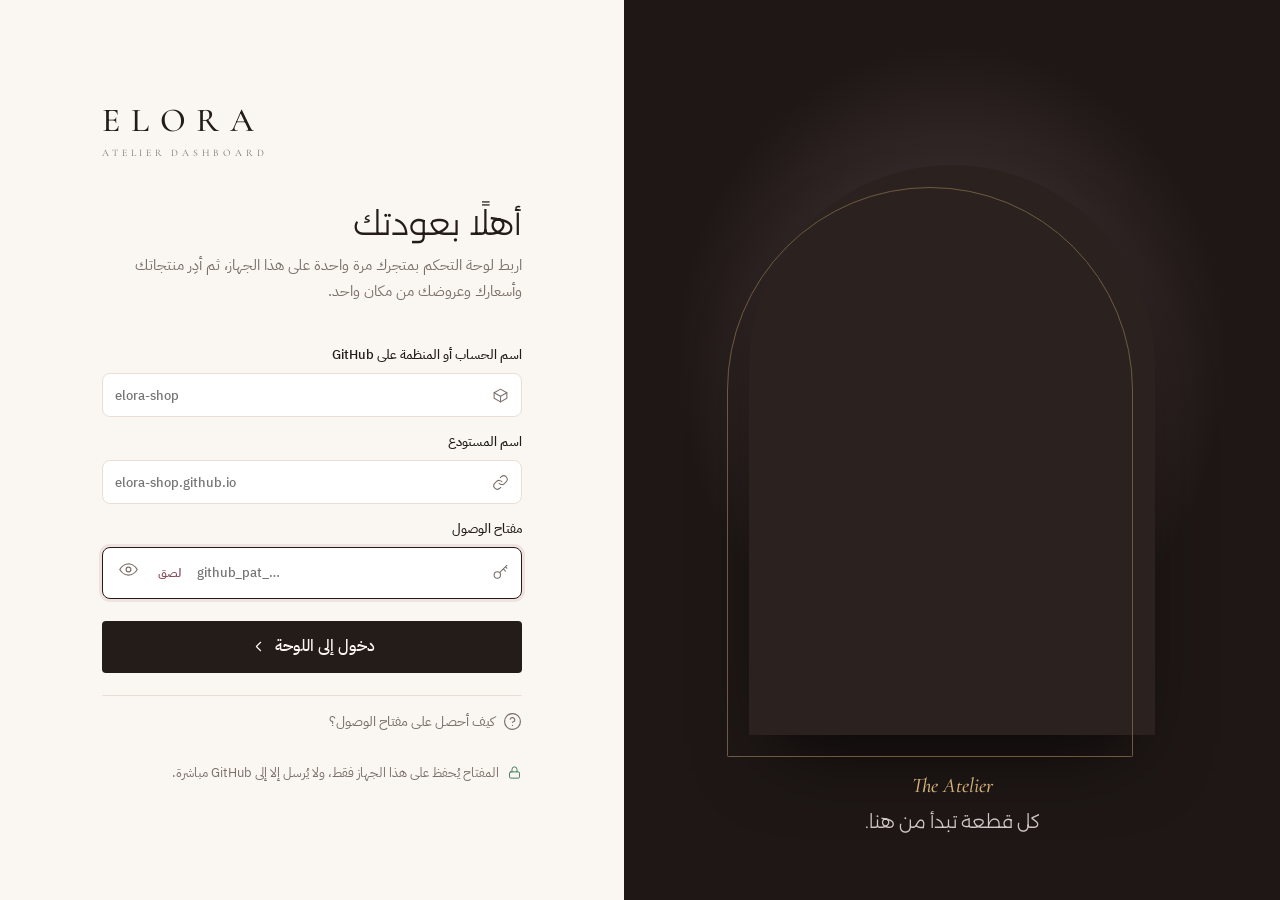
==== admin.html @ bf7a63c1 "لوحة تحكم جديدة: أسعار، كوبونات، عروض، توصيل، وواجهة المتجر - شاشة دخول جديدة تتعرف على المتجر تلقائ" ====
<!doctype html>
<html lang="ar" dir="rtl" data-theme="light">
<head>
<meta charset="utf-8">
<meta name="viewport" content="width=device-width, initial-scale=1, viewport-fit=cover">
<meta name="theme-color" content="#faf6f2">
<meta name="robots" content="noindex, nofollow">
<title>لوحة تحكم ELORA</title>
<link rel="icon" href="assets/icon.png">
<link rel="apple-touch-icon" href="assets/icon.png">
<link rel="preconnect" href="https://fonts.googleapis.com">
<link rel="preconnect" href="https://fonts.gstatic.com" crossorigin>
<link href="https://fonts.googleapis.com/css2?family=Alexandria:wght@300;400;500&family=Cormorant+Garamond:ital,wght@0,500;0,600;1,400;1,500&family=IBM+Plex+Sans+Arabic:wght@300;400;500;600&display=swap" rel="stylesheet">
<script>
  (function () {
    var t; try { t = JSON.parse(localStorage.getItem('elora:theme') || 'null'); } catch (e) {}
    if (!t) t = window.matchMedia && matchMedia('(prefers-color-scheme: dark)').matches ? 'dark' : 'light';
    document.documentElement.dataset.theme = t;
  })();
</script>
<link rel="stylesheet" href="assets/admin.css">
</head>
<body class="adm">

<svg width="0" height="0" style="position:absolute" aria-hidden="true">
  <defs>
    <symbol id="i-home" viewBox="0 0 24 24"><path d="M3 11l9-7 9 7v9a1 1 0 0 1-1 1h-5v-6H9v6H4a1 1 0 0 1-1-1z"/></symbol>
    <symbol id="i-box" viewBox="0 0 24 24"><path d="M21 8l-9-5-9 5v8l9 5 9-5z"/><path d="M3 8l9 5 9-5M12 13v8"/></symbol>
    <symbol id="i-tag" viewBox="0 0 24 24"><path d="M20.6 13.4 13.4 20.6a2 2 0 0 1-2.8 0L3 13V3h10l7.6 7.6a2 2 0 0 1 0 2.8z"/><circle cx="7.5" cy="7.5" r="1.5"/></symbol>
    <symbol id="i-percent" viewBox="0 0 24 24"><path d="M19 5 5 19"/><circle cx="6.5" cy="6.5" r="2.5"/><circle cx="17.5" cy="17.5" r="2.5"/></symbol>
    <symbol id="i-truck" viewBox="0 0 24 24"><path d="M1 5h13v11H1zM14 9h4l4 4v3h-8z"/><circle cx="5.5" cy="18.5" r="2"/><circle cx="17.5" cy="18.5" r="2"/></symbol>
    <symbol id="i-layout" viewBox="0 0 24 24"><rect x="3" y="3" width="18" height="18" rx="2"/><path d="M3 9h18M9 21V9"/></symbol>
    <symbol id="i-receipt" viewBox="0 0 24 24"><path d="M6 2h12v20l-3-2-3 2-3-2-3 2z"/><path d="M9 7h6M9 11h6M9 15h4"/></symbol>
    <symbol id="i-gear" viewBox="0 0 24 24"><circle cx="12" cy="12" r="3"/><path d="M19.4 15a1.7 1.7 0 0 0 .3 1.8l.1.1a2 2 0 1 1-2.8 2.8l-.1-.1a1.7 1.7 0 0 0-1.8-.3 1.7 1.7 0 0 0-1 1.5V21a2 2 0 1 1-4 0v-.1a1.7 1.7 0 0 0-1.1-1.5 1.7 1.7 0 0 0-1.8.3l-.1.1a2 2 0 1 1-2.8-2.8l.1-.1a1.7 1.7 0 0 0 .3-1.8 1.7 1.7 0 0 0-1.5-1H3a2 2 0 1 1 0-4h.1a1.7 1.7 0 0 0 1.5-1.1 1.7 1.7 0 0 0-.3-1.8l-.1-.1a2 2 0 1 1 2.8-2.8l.1.1a1.7 1.7 0 0 0 1.8.3H9a1.7 1.7 0 0 0 1-1.5V3a2 2 0 1 1 4 0v.1a1.7 1.7 0 0 0 1 1.5 1.7 1.7 0 0 0 1.8-.3l.1-.1a2 2 0 1 1 2.8 2.8l-.1.1a1.7 1.7 0 0 0-.3 1.8V9a1.7 1.7 0 0 0 1.5 1H21a2 2 0 1 1 0 4h-.1a1.7 1.7 0 0 0-1.5 1z"/></symbol>
    <symbol id="i-upload" viewBox="0 0 24 24"><path d="M12 21V9M7 14l5-5 5 5M5 3h14"/></symbol>
    <symbol id="i-edit" viewBox="0 0 24 24"><path d="M12 20h9M16.5 3.5a2.1 2.1 0 0 1 3 3L7 19l-4 1 1-4z"/></symbol>
    <symbol id="i-external" viewBox="0 0 24 24"><path d="M14 3h7v7M10 14 21 3M21 14v5a2 2 0 0 1-2 2H5a2 2 0 0 1-2-2V5a2 2 0 0 1 2-2h5"/></symbol>
    <symbol id="i-logout" viewBox="0 0 24 24"><path d="M9 21H5a2 2 0 0 1-2-2V5a2 2 0 0 1 2-2h4M16 17l5-5-5-5M21 12H9"/></symbol>
    <symbol id="i-refresh" viewBox="0 0 24 24"><path d="M21 12a9 9 0 1 1-2.6-6.4L21 8M21 3v5h-5"/></symbol>
    <symbol id="i-eye" viewBox="0 0 24 24"><path d="M1 12s4-7 11-7 11 7 11 7-4 7-11 7S1 12 1 12z"/><circle cx="12" cy="12" r="3"/></symbol>
    <symbol id="i-eyeoff" viewBox="0 0 24 24"><path d="M17.9 17.9A10 10 0 0 1 12 19c-7 0-11-7-11-7a18 18 0 0 1 5.1-5.9M9.9 4.2A9 9 0 0 1 12 4c7 0 11 7 11 7a18 18 0 0 1-2.2 3.2M1 1l22 22"/></symbol>
    <symbol id="i-key" viewBox="0 0 24 24"><circle cx="7.5" cy="15.5" r="4.5"/><path d="M10.7 12.3 21 2M16 7l3 3M19 4l2 2"/></symbol>
    <symbol id="i-lock" viewBox="0 0 24 24"><rect x="4" y="11" width="16" height="10" rx="2"/><path d="M8 11V7a4 4 0 0 1 8 0v4"/></symbol>
    <symbol id="i-star" viewBox="0 0 24 24"><path d="m12 2 3.1 6.3 6.9 1-5 4.9 1.2 6.8L12 17.8 5.8 21 7 14.2l-5-4.9 6.9-1z"/></symbol>
    <symbol id="i-copy" viewBox="0 0 24 24"><rect x="8" y="8" width="13" height="13" rx="2"/><path d="M16 8V5a2 2 0 0 0-2-2H5a2 2 0 0 0-2 2v9a2 2 0 0 0 2 2h3"/></symbol>
    <symbol id="i-share" viewBox="0 0 24 24"><circle cx="18" cy="5" r="3"/><circle cx="6" cy="12" r="3"/><circle cx="18" cy="19" r="3"/><path d="m8.6 13.5 6.8 4M15.4 6.5l-6.8 4"/></symbol>
    <symbol id="i-chat" viewBox="0 0 24 24"><path d="M21 11.5a8.4 8.4 0 0 1-12.3 7.5L3 21l2-5.6A8.5 8.5 0 1 1 21 11.5z"/></symbol>
    <symbol id="i-gift" viewBox="0 0 24 24"><path d="M20 12v9H4v-9M2 7h20v5H2zM12 21V7M12 7H7.5a2.5 2.5 0 1 1 0-5C11 2 12 7 12 7zM12 7h4.5a2.5 2.5 0 1 0 0-5C13 2 12 7 12 7z"/></symbol>
    <symbol id="i-sparkle" viewBox="0 0 24 24"><path d="M12 3l1.8 5.2L19 10l-5.2 1.8L12 17l-1.8-5.2L5 10l5.2-1.8zM19 16l.7 2 2 .7-2 .7-.7 2-.7-2-2-.7 2-.7z"/></symbol>
    <symbol id="i-check" viewBox="0 0 24 24"><path d="M5 12.5l4.5 4.5L19 7"/></symbol>
    <symbol id="i-close" viewBox="0 0 24 24"><path d="M6 6l12 12M18 6 6 18"/></symbol>
    <symbol id="i-plus" viewBox="0 0 24 24"><path d="M12 5v14M5 12h14"/></symbol>
    <symbol id="i-trash" viewBox="0 0 24 24"><path d="M3 6h18M8 6V4h8v2M19 6l-1 14a2 2 0 0 1-2 2H8a2 2 0 0 1-2-2L5 6"/></symbol>
    <symbol id="i-search" viewBox="0 0 24 24"><circle cx="11" cy="11" r="7"/><path d="m20 20-3.5-3.5"/></symbol>
    <symbol id="i-menu" viewBox="0 0 24 24"><path d="M4 7h16M4 12h16M4 17h10"/></symbol>
    <symbol id="i-sun" viewBox="0 0 24 24"><circle cx="12" cy="12" r="4"/><path d="M12 2v2M12 20v2M4.9 4.9l1.4 1.4M17.7 17.7l1.4 1.4M2 12h2M20 12h2M4.9 19.1l1.4-1.4M17.7 6.3l1.4-1.4"/></symbol>
    <symbol id="i-moon" viewBox="0 0 24 24"><path d="M21 12.8A9 9 0 1 1 11.2 3a7 7 0 0 0 9.8 9.8z"/></symbol>
    <symbol id="i-next" viewBox="0 0 24 24"><path d="M15 6l-6 6 6 6"/></symbol>
    <symbol id="i-clock" viewBox="0 0 24 24"><circle cx="12" cy="12" r="9"/><path d="M12 7v5l3 2"/></symbol>
    <symbol id="i-wand" viewBox="0 0 24 24"><path d="M15 4V2M15 16v-2M8 9h2M20 9h2M17.8 11.8l1.4 1.4M17.8 6.2l1.4-1.4M12.2 6.2l-1.4-1.4M3 21l9-9"/></symbol>
    <symbol id="i-link" viewBox="0 0 24 24"><path d="M10 13a5 5 0 0 0 7.5.5l3-3a5 5 0 0 0-7-7l-1.7 1.7M14 11a5 5 0 0 0-7.5-.5l-3 3a5 5 0 0 0 7 7l1.7-1.7"/></symbol>
    <symbol id="i-image" viewBox="0 0 24 24"><rect x="3" y="3" width="18" height="18" rx="2"/><circle cx="8.5" cy="8.5" r="1.5"/><path d="m21 15-5-5L5 21"/></symbol>
    <symbol id="i-dots" viewBox="0 0 24 24"><circle cx="5" cy="12" r="1"/><circle cx="12" cy="12" r="1"/><circle cx="19" cy="12" r="1"/></symbol>
    <symbol id="i-alert" viewBox="0 0 24 24"><path d="M10.3 3.9 1.8 18a2 2 0 0 0 1.7 3h17a2 2 0 0 0 1.7-3L13.7 3.9a2 2 0 0 0-3.4 0zM12 9v4M12 17h.01"/></symbol>
    <symbol id="i-help" viewBox="0 0 24 24"><circle cx="12" cy="12" r="10"/><path d="M9.1 9a3 3 0 0 1 5.8 1c0 2-3 3-3 3M12 17h.01"/></symbol>
  </defs>
</svg>

<noscript><div class="fallback"><b>المتصفح يمنع تشغيل الصفحة.</b> فعّل JavaScript من إعدادات المتصفح، أو افتح الرابط من Chrome.</div></noscript>

<!-- ═══════════════ شاشة الدخول ═══════════════ -->
<section id="login" class="login" hidden>
  <div class="login-art" aria-hidden="true">
    <div class="la-arch" id="laArch"></div>
    <div class="la-frame"></div>
    <div class="la-quote">
      <span class="latin">The Atelier</span>
      <p>كل قطعة تبدأ من هنا.</p>
    </div>
  </div>

  <div class="login-panel">
    <div class="lp-in">
      <div class="lp-brand">
        <span class="brand-word">ELORA</span>
        <span class="brand-sub">Atelier Dashboard</span>
      </div>

      <h1>أهلًا بعودتك</h1>
      <p class="lp-sub">اربط لوحة التحكم بمتجرك مرة واحدة على هذا الجهاز، ثم أدِر منتجاتك وأسعارك وعروضك من مكان واحد.</p>

      <form id="loginForm" class="lp-form" autocomplete="off" novalidate>
        <div class="repo-chip" id="repoChip">
          <span class="rc-ico"><svg class="i"><use href="#i-box"/></svg></span>
          <span class="rc-txt"><small>متصل بمتجر</small><b dir="ltr" id="repoChipTxt">—</b></span>
          <button type="button" class="link-btn" id="repoEdit">تغيير</button>
        </div>

        <div class="repo-fields" id="repoFields" hidden>
          <label class="fld"><span>اسم الحساب أو المنظمة على GitHub</span>
            <span class="inp"><svg class="i"><use href="#i-box"/></svg><input id="fOwner" type="text" dir="ltr" placeholder="elora-shop" autocapitalize="off" spellcheck="false"></span>
          </label>
          <label class="fld"><span>اسم المستودع</span>
            <span class="inp"><svg class="i"><use href="#i-link"/></svg><input id="fRepo" type="text" dir="ltr" placeholder="elora-shop.github.io" autocapitalize="off" spellcheck="false"></span>
          </label>
        </div>

        <label class="fld"><span>مفتاح الوصول</span>
          <span class="inp big">
            <svg class="i"><use href="#i-key"/></svg>
            <input id="fToken" type="password" dir="ltr" placeholder="github_pat_…" autocapitalize="off" spellcheck="false">
            <button type="button" class="inp-btn" id="tokPaste" title="لصق">لصق</button>
            <button type="button" class="inp-btn ico" id="tokEye" aria-label="إظهار المفتاح"><svg class="i"><use href="#i-eye"/></svg></button>
          </span>
        </label>

        <button class="btn btn-lg btn-block" id="btnConnect" type="submit">
          <span>دخول إلى اللوحة</span><svg class="i"><use href="#i-next"/></svg>
        </button>
        <p id="loginErr" class="lp-err" hidden></p>

        <details class="lp-help">
          <summary><svg class="i"><use href="#i-help"/></svg> كيف أحصل على مفتاح الوصول؟</summary>
          <ol>
            <li>افتح <b dir="ltr">github.com/settings/personal-access-tokens/new</b></li>
            <li><b>Resource owner:</b> اختر <b dir="ltr" class="own-name">elora-shop</b></li>
            <li><b>Repository access:</b> Only select repositories ← اختر مستودع المتجر</li>
            <li><b>Permissions:</b> Contents ← <b>Read and write</b></li>
            <li>اضغط <b>Generate token</b> وانسخه والصقه هنا.</li>
          </ol>
        </details>
      </form>

      <p class="lp-trust"><svg class="i"><use href="#i-lock"/></svg> المفتاح يُحفظ على هذا الجهاز فقط، ولا يُرسل إلا إلى GitHub مباشرة.</p>
    </div>
  </div>
</section>

<!-- ═══════════════ اللوحة ═══════════════ -->
<div id="app" class="app" hidden>
  <aside class="side" id="side">
    <div class="side-brand">
      <span class="brand-word">ELORA</span>
      <span class="brand-sub">Atelier Dashboard</span>
    </div>
    <nav class="side-nav" id="sideNav">
      <button data-go="home"><svg class="i"><use href="#i-home"/></svg><span>الرئيسية</span></button>
      <button data-go="products"><svg class="i"><use href="#i-box"/></svg><span>المنتجات</span><b class="nb" id="nbProducts"></b></button>
      <button data-go="prices"><svg class="i"><use href="#i-tag"/></svg><span>الأسعار والمخزون</span><b class="nb warn" id="nbPrices"></b></button>
      <button data-go="offers"><svg class="i"><use href="#i-percent"/></svg><span>العروض والكوبونات</span></button>
      <button data-go="shipping"><svg class="i"><use href="#i-truck"/></svg><span>التوصيل والدفع</span></button>
      <button data-go="storefront"><svg class="i"><use href="#i-layout"/></svg><span>واجهة المتجر</span></button>
      <button data-go="orders"><svg class="i"><use href="#i-receipt"/></svg><span>الطلبات</span></button>
      <button data-go="settings"><svg class="i"><use href="#i-gear"/></svg><span>إعدادات المتجر</span></button>
    </nav>
    <div class="side-foot">
      <a id="viewStore" target="_blank" rel="noopener"><svg class="i"><use href="#i-external"/></svg><span>عرض المتجر</span></a>
      <a href="help.html"><svg class="i"><use href="#i-help"/></svg><span>الدليل</span></a>
      <button id="btnLogout" class="danger"><svg class="i"><use href="#i-logout"/></svg><span>فصل هذا الجهاز</span></button>
    </div>
  </aside>
  <div class="side-scrim" id="sideScrim"></div>

  <main class="main">
    <header class="top">
      <button class="icon-btn only-m" id="menuBtn" aria-label="القائمة"><svg class="i"><use href="#i-menu"/></svg></button>
      <div class="top-t">
        <h1 id="viewTitle">الرئيسية</h1>
        <p id="viewSub"></p>
      </div>
      <div class="top-actions">
        <button class="icon-btn" id="btnRefresh" title="تحديث من المتجر" aria-label="تحديث"><svg class="i"><use href="#i-refresh"/></svg></button>
        <button class="icon-btn" id="themeBtn" aria-label="الوضع الليلي"><svg class="i"><use href="#i-moon"/></svg></button>
      </div>
    </header>

    <div id="banner" class="banner" hidden></div>

    <!-- الرئيسية -->
    <section class="view" data-view="home">
      <div class="hello">
        <div>
          <span class="kicker latin" id="helloKicker">Good day</span>
          <h2 id="helloTitle">مرحبًا بك في مشغل ELORA</h2>
          <p id="helloSub"></p>
        </div>
        <div class="hello-actions">
          <button class="btn" data-act="add"><svg class="i"><use href="#i-upload"/></svg> إضافة منتجات</button>
          <button class="btn btn-ghost" data-go="offers"><svg class="i"><use href="#i-percent"/></svg> كوبون جديد</button>
        </div>
      </div>
      <div class="stats" id="stats"></div>
      <div class="grid2">
        <div class="card">
          <div class="card-h"><h3>جاهزية المتجر</h3><span class="pct" id="readyPct"></span></div>
          <div class="ready-bar"><span id="readyBar"></span></div>
          <ul class="checklist" id="checklist"></ul>
        </div>
        <div class="card">
          <div class="card-h"><h3>بلا سعر بعد</h3><button class="link-btn" data-go="prices">تسعير الكل</button></div>
          <div class="mini-list" id="unpricedList"></div>
        </div>
      </div>
    </section>

    <!-- المنتجات -->
    <section class="view" data-view="products" hidden>
      <div class="toolbar">
        <button class="btn" data-act="add"><svg class="i"><use href="#i-upload"/></svg> إضافة صور أو فيديو</button>
        <label class="search"><svg class="i"><use href="#i-search"/></svg><input id="pSearch" type="search" placeholder="ابحث باسم المنتج…"></label>
      </div>
      <div class="chips" id="pChips"></div>
      <div class="pgrid" id="pGrid"></div>
      <p class="empty" id="pEmpty" hidden>لا توجد منتجات مطابقة.</p>
    </section>

    <!-- الأسعار -->
    <section class="view" data-view="prices" hidden>
      <div class="toolbar">
        <label class="search"><svg class="i"><use href="#i-search"/></svg><input id="prSearch" type="search" placeholder="ابحث…"></label>
        <label class="switch-l"><input type="checkbox" id="prOnlyMissing"><span>بلا سعر فقط</span></label>
        <button class="btn btn-ghost" id="btnBulk"><svg class="i"><use href="#i-wand"/></svg> تعديل جماعي</button>
      </div>
      <div class="chips" id="prChips"></div>
      <div class="ptable" id="prTable"></div>
      <p class="hint center">اترك «قبل الخصم» فارغًا إن لم يكن على القطعة خصم · اترك «المخزون» فارغًا إن كانت الكمية مفتوحة · <b>0</b> = نفدت</p>
    </section>

    <!-- العروض -->
    <section class="view" data-view="offers" hidden>
      <div class="card promo-card">
        <div class="card-h">
          <h3><svg class="i"><use href="#i-clock"/></svg> شريط العرض المؤقت</h3>
          <label class="toggle"><input type="checkbox" id="promoOn"><span></span></label>
        </div>
        <p class="hint">رسالة تظهر أعلى المتجر مع عدّاد تنازلي حتى نهاية العرض. مثال: «خصم ٢٠٪ على كل الحقائب».</p>
        <div class="row2">
          <label class="fld"><span>نص العرض</span><input id="promoText" type="text" maxlength="90" placeholder="خصم ٢٠٪ على كل الحقائب بكود BAGS20"></label>
          <label class="fld"><span>ينتهي في</span><input id="promoEnds" type="datetime-local"></label>
        </div>
        <div class="promo-preview" id="promoPreview"></div>
      </div>

      <div class="sec-h">
        <div><h3>كوبونات الخصم</h3><p class="hint">أكواد يكتبها الزبون في السلة ليحصل على الخصم.</p></div>
        <button class="btn" id="btnNewCoupon"><svg class="i"><use href="#i-plus"/></svg> كوبون جديد</button>
      </div>
      <div class="coupons" id="coupons"></div>
    </section>

    <!-- التوصيل والدفع -->
    <section class="view" data-view="shipping" hidden>
      <div class="card">
        <div class="card-h"><h3><svg class="i"><use href="#i-truck"/></svg> مناطق التوصيل</h3><button class="btn btn-ghost sm" id="addZone"><svg class="i"><use href="#i-plus"/></svg> منطقة</button></div>
        <p class="hint">يختار الزبون منطقته عند الطلب، فتُضاف رسومها للإجمالي. اترك القائمة فارغة إن كنت تحدد التوصيل مع كل زبون.</p>
        <div class="zones" id="zones"></div>
      </div>
      <div class="grid2">
        <div class="card">
          <div class="card-h"><h3>توصيل مجاني</h3></div>
          <label class="fld"><span>عندما يتجاوز الطلب</span><span class="inp money"><input id="freeOver" type="number" min="0" step="100" placeholder="0 = إيقاف"><em class="cur"></em></span></label>
          <p class="hint">يظهر للزبون شريط «أضف … لتحصل على توصيل مجاني».</p>
        </div>
        <div class="card">
          <div class="card-h"><h3><svg class="i"><use href="#i-gift"/></svg> تغليف هدية</h3><label class="toggle"><input type="checkbox" id="giftOn"><span></span></label></div>
          <label class="fld"><span>رسوم التغليف</span><span class="inp money"><input id="giftFee" type="number" min="0" step="100" placeholder="0 = مجاني"><em class="cur"></em></span></label>
          <p class="hint">يستطيع الزبون إضافة رسالة إهداء مع الطلب.</p>
        </div>
      </div>
      <div class="card">
        <div class="card-h"><h3>طرق الدفع</h3></div>
        <p class="hint">تظهر للزبون في آخر خطوة من الطلب.</p>
        <div class="tags" id="payTags"></div>
        <form class="tag-add" id="payAdd"><input type="text" placeholder="مثال: الدفع عند الاستلام" maxlength="40"><button class="btn btn-ghost sm" type="submit"><svg class="i"><use href="#i-plus"/></svg> إضافة</button></form>
        <div class="quick-tags" id="payQuick"></div>
      </div>
    </section>

    <!-- واجهة المتجر -->
    <section class="view" data-view="storefront" hidden>
      <div class="card">
        <div class="card-h"><h3>العنوان الرئيسي</h3></div>
        <div class="row2">
          <label class="fld"><span>السطر الأول</span><input id="heroTitle" type="text" maxlength="50"></label>
          <label class="fld"><span>السطر الملوّن</span><input id="heroAccent" type="text" maxlength="50"></label>
        </div>
        <div class="hero-preview" id="heroPreview"></div>
      </div>
      <div class="grid2">
        <div class="card">
          <div class="card-h"><h3>شريط الإعلانات</h3></div>
          <p class="hint">رسالة في كل سطر، تتبدّل أعلى المتجر.</p>
          <textarea id="announces" rows="4"></textarea>
        </div>
        <div class="card">
          <div class="card-h"><h3>الشريط المتحرك</h3></div>
          <p class="hint">عبارات قصيرة، كل عبارة في سطر.</p>
          <textarea id="perks" rows="4"></textarea>
        </div>
      </div>
      <div class="card">
        <div class="card-h"><h3>حكاية ELORA</h3></div>
        <div class="row2">
          <label class="fld"><span>العنوان</span><input id="storyTitle" type="text" maxlength="40"></label>
          <label class="fld"><span>الصورة</span><select id="storyImage"></select></label>
        </div>
        <label class="fld"><span>النص</span><textarea id="storyText" rows="3" maxlength="400"></textarea></label>
      </div>
      <div class="card">
        <div class="card-h"><h3>أسئلة شائعة</h3><button class="btn btn-ghost sm" id="addFaq"><svg class="i"><use href="#i-plus"/></svg> سؤال</button></div>
        <div class="qa-list" id="faqList"></div>
      </div>
      <div class="card">
        <div class="card-h"><h3>آراء العملاء</h3><button class="btn btn-ghost sm" id="addTesti"><svg class="i"><use href="#i-plus"/></svg> رأي</button></div>
        <p class="hint">أضف آراء حقيقية وصلتك من زبائنك. القسم يختفي من المتجر إن كانت القائمة فارغة.</p>
        <div class="qa-list" id="testiList"></div>
      </div>
    </section>

    <!-- الطلبات -->
    <section class="view" data-view="orders" hidden>
      <div class="card orders-hero">
        <div class="oh-ico"><svg class="i"><use href="#i-receipt"/></svg></div>
        <div>
          <h3>طلباتك في جدول Google</h3>
          <p class="hint">كل طلب يصل مباشرة إلى جدول «طلبات ELORA» مع بريد تنبيه. غيّر عمود «الحالة» هناك ليراها الزبون في «طلباتي».</p>
        </div>
        <a class="btn" id="openSheet" target="_blank" rel="noopener"><svg class="i"><use href="#i-external"/></svg> فتح جدول الطلبات</a>
      </div>
      <div class="card">
        <div class="card-h"><h3>الربط</h3><span class="status-dot" id="epStatus"></span></div>
        <label class="fld"><span>رابط استقبال الطلبات (Web app)</span><span class="inp"><svg class="i"><use href="#i-link"/></svg><input id="orderEp" type="url" dir="ltr" placeholder="https://script.google.com/macros/s/…/exec"><button type="button" class="inp-btn" id="testEp">اختبار</button></span></label>
        <label class="fld"><span>رابط جدول الطلبات <small>(يظهر لك فقط هنا)</small></span><span class="inp"><svg class="i"><use href="#i-link"/></svg><input id="sheetUrl" type="url" dir="ltr" placeholder="https://docs.google.com/spreadsheets/d/…"></span></label>
      </div>
      <div class="card">
        <div class="card-h"><h3>تتبّع طلب</h3></div>
        <form class="track-form" id="trackForm"><input type="text" dir="ltr" placeholder="EL-261121-XXXXX" id="trackId"><button class="btn btn-ghost sm" type="submit">عرض الحالة</button></form>
        <p class="hint" id="trackRes"></p>
      </div>
    </section>

    <!-- الإعدادات -->
    <section class="view" data-view="settings" hidden>
      <div class="grid2">
        <div class="card">
          <div class="card-h"><h3>هوية المتجر</h3></div>
          <label class="fld"><span>اسم المتجر</span><input id="sBrand" type="text" placeholder="ELORA"></label>
          <label class="fld"><span>الوصف</span><input id="sTagline" type="text" placeholder="إكسسوارات مصنوعة يدويًا بحب"></label>
          <label class="fld"><span>الشعار</span></label>
          <div class="logo-box"><img id="sLogoPrev" alt=""><button type="button" class="btn btn-ghost sm" id="sLogoPick"><svg class="i"><use href="#i-image"/></svg> تغيير الشعار</button><input id="sLogoFile" type="file" accept="image/*" hidden></div>
          <label class="fld"><span>الوضع الافتراضي للزائر</span><select id="sTheme"><option value="light">فاتح</option><option value="dark">داكن</option><option value="auto">حسب جهاز الزائر</option></select></label>
        </div>
        <div class="card">
          <div class="card-h"><h3>التواصل</h3></div>
          <label class="fld"><span>رقم واتساب الطلبات</span><span class="inp"><svg class="i"><use href="#i-chat"/></svg><input id="sWa" type="tel" dir="ltr" placeholder="967771234567"></span></label>
          <p class="wa-check" id="sWaCheck" hidden></p>
          <label class="fld"><span>رسالة «اسأل عن القطعة»</span><input id="sWaMsg" type="text"></label>
          <label class="fld"><span>حساب إنستقرام</span><span class="inp"><span class="at">@</span><input id="sIg" type="text" dir="ltr" placeholder="elor.a_5"></span></label>
          <div class="row2">
            <label class="fld"><span>العملة</span><input id="sCur" type="text" maxlength="8" placeholder="ر.ي"></label>
            <label class="fld"><span>الأرقام</span><select id="sDigits"><option value="arab">عربية ١٢٣</option><option value="latn">لاتينية 123</option></select></label>
          </div>
        </div>
      </div>
    </section>
  </main>

  <nav class="mnav">
    <button data-go="home"><svg class="i"><use href="#i-home"/></svg><span>الرئيسية</span></button>
    <button data-go="products"><svg class="i"><use href="#i-box"/></svg><span>المنتجات</span></button>
    <button data-go="prices"><svg class="i"><use href="#i-tag"/></svg><span>الأسعار</span></button>
    <button data-go="offers"><svg class="i"><use href="#i-percent"/></svg><span>العروض</span></button>
    <button id="moreBtn"><svg class="i"><use href="#i-dots"/></svg><span>المزيد</span></button>
  </nav>

  <div class="savebar" id="savebar" hidden>
    <span class="sb-dot"></span>
    <span class="sb-txt" id="sbTxt">تعديلات غير محفوظة</span>
    <button class="btn btn-ghost sm" id="sbDiscard">تراجع</button>
    <button class="btn sm" id="sbSave"><svg class="i"><use href="#i-check"/></svg> حفظ ونشر</button>
  </div>
</div>

<input id="filePick" type="file" accept="image/*,video/*" multiple hidden>

<!-- مراجعة الملفات قبل النشر -->
<div class="sheet" id="review" hidden>
  <div class="sheet-box wide">
    <div class="sheet-h"><h3>منتجات جديدة</h3><button class="icon-btn" data-close aria-label="إغلاق"><svg class="i"><use href="#i-close"/></svg></button></div>
    <div class="sheet-b"><div class="rev-list" id="revList"></div></div>
    <div class="sheet-f"><button class="btn btn-lg btn-block" id="revPublish">نشر</button></div>
  </div>
</div>

<!-- محرر المنتج -->
<div class="sheet" id="itemSheet" hidden>
  <div class="sheet-box wide">
    <div class="sheet-h"><h3 id="isName"></h3><button class="icon-btn" data-close aria-label="إغلاق"><svg class="i"><use href="#i-close"/></svg></button></div>
    <div class="sheet-b item-ed">
      <div class="ie-media">
        <img id="isThumb" alt="">
        <a class="link-btn" id="isView" target="_blank" rel="noopener"><svg class="i"><use href="#i-external"/></svg> عرضها في المتجر</a>
      </div>
      <div class="ie-form">
        <label class="fld"><span>اسم المنتج</span><input id="isTitle" type="text"></label>
        <label class="fld"><span>التصنيف</span><select id="isCat"></select></label>
        <div class="row2">
          <label class="fld"><span>السعر</span><span class="inp money"><input id="isPrice" type="number" min="0" step="100" placeholder="عند الطلب"><em class="cur"></em></span></label>
          <label class="fld"><span>قبل الخصم <small>(اختياري)</small></span><span class="inp money"><input id="isOld" type="number" min="0" step="100"><em class="cur"></em></span></label>
        </div>
        <div class="row2">
          <label class="fld"><span>المخزون <small>(فارغ = مفتوح)</small></span><input id="isStock" type="number" min="0" step="1" placeholder="∞"></label>
          <div class="fld"><span>السعر يبدأ من</span><label class="toggle-row"><input type="checkbox" id="isFrom"><i></i><small>يظهر «يبدأ من …»</small></label></div>
        </div>
        <label class="fld"><span>الوصف <small>(اختياري)</small></span><textarea id="isDesc" rows="3" maxlength="300" placeholder="قطعة مصنوعة يدويًا…"></textarea></label>
        <div class="flags">
          <label class="flag"><input type="checkbox" id="isFeat"><span><svg class="i"><use href="#i-star"/></svg> مميّزة في الواجهة</span></label>
          <label class="flag"><input type="checkbox" id="isHidden"><span><svg class="i"><use href="#i-eyeoff"/></svg> إخفاء من المتجر</span></label>
        </div>
        <div class="price-preview" id="isPreview"></div>
      </div>
    </div>
    <div class="sheet-f split">
      <button class="btn btn-ghost danger" id="isDelete"><svg class="i"><use href="#i-trash"/></svg> حذف</button>
      <button class="btn btn-lg" id="isSave"><svg class="i"><use href="#i-check"/></svg> حفظ ونشر</button>
    </div>
  </div>
</div>

<!-- تعديل جماعي للأسعار -->
<div class="sheet" id="bulkSheet" hidden>
  <div class="sheet-box">
    <div class="sheet-h"><h3><svg class="i"><use href="#i-wand"/></svg> تعديل جماعي</h3><button class="icon-btn" data-close aria-label="إغلاق"><svg class="i"><use href="#i-close"/></svg></button></div>
    <div class="sheet-b">
      <label class="fld"><span>على أي قطع؟</span><select id="bkScope"></select></label>
      <div class="fld"><span>ماذا تريد أن تفعل؟</span>
        <div class="opts" id="bkAct">
          <label><input type="radio" name="bk" value="sale" checked><b>خصم بنسبة</b><small>يظهر السعر القديم مشطوبًا</small></label>
          <label><input type="radio" name="bk" value="unsale"><b>إلغاء الخصم</b><small>يرجع السعر الأصلي</small></label>
          <label><input type="radio" name="bk" value="adjust"><b>رفع أو خفض</b><small>بنسبة مئوية دون إظهار خصم</small></label>
          <label><input type="radio" name="bk" value="set"><b>سعر موحّد</b><small>نفس السعر لكل القطع المختارة</small></label>
        </div>
      </div>
      <div class="row2">
        <label class="fld" id="bkValWrap"><span id="bkValLbl">النسبة ٪</span><input id="bkVal" type="number" step="1"></label>
        <label class="fld"><span>التقريب</span><select id="bkRound"><option value="1">بدون</option><option value="50">لأقرب ٥٠</option><option value="100" selected>لأقرب ١٠٠</option><option value="500">لأقرب ٥٠٠</option></select></label>
      </div>
      <p class="bk-prev" id="bkPrev"></p>
    </div>
    <div class="sheet-f"><button class="btn btn-lg btn-block" id="bkApply">تطبيق</button></div>
  </div>
</div>

<!-- محرر الكوبون -->
<div class="sheet" id="couponSheet" hidden>
  <div class="sheet-box">
    <div class="sheet-h"><h3 id="cpTitle">كوبون جديد</h3><button class="icon-btn" data-close aria-label="إغلاق"><svg class="i"><use href="#i-close"/></svg></button></div>
    <div class="sheet-b">
      <label class="fld"><span>الكود</span><span class="inp"><input id="cpCode" type="text" dir="ltr" maxlength="20" placeholder="ELORA10" autocapitalize="characters" spellcheck="false"><button type="button" class="inp-btn" id="cpGen">توليد</button></span></label>
      <div class="fld"><span>نوع الخصم</span>
        <div class="seg" id="cpType"><button type="button" data-v="percent" aria-pressed="true">نسبة ٪</button><button type="button" data-v="fixed" aria-pressed="false">مبلغ ثابت</button></div>
      </div>
      <div class="row2">
        <label class="fld"><span id="cpValLbl">النسبة ٪</span><input id="cpVal" type="number" min="1" step="1"></label>
        <label class="fld"><span>حد أدنى للطلب</span><span class="inp money"><input id="cpMin" type="number" min="0" step="100" placeholder="0"><em class="cur"></em></span></label>
      </div>
      <div class="row2">
        <label class="fld"><span>ينتهي في <small>(اختياري)</small></span><input id="cpExp" type="date"></label>
        <label class="fld"><span>الوصف للزبون</span><input id="cpLabel" type="text" maxlength="40" placeholder="خصم ١٠٪"></label>
      </div>
      <label class="toggle-row big"><input type="checkbox" id="cpActive" checked><i></i><span>الكوبون فعّال</span></label>
      <div class="ticket preview" id="cpPreview"></div>
    </div>
    <div class="sheet-f split">
      <button class="btn btn-ghost danger" id="cpDelete"><svg class="i"><use href="#i-trash"/></svg> حذف</button>
      <button class="btn btn-lg" id="cpSave"><svg class="i"><use href="#i-check"/></svg> حفظ</button>
    </div>
  </div>
</div>

<div class="busy" id="busy" hidden><div class="spinner"></div><p id="busyMsg">جارٍ العمل…</p></div>
<div class="toasts" id="toasts"></div>

<script src="assets/admin.js"></script>
</body>
</html>
---- assets/admin.css ----
/* ELORA — لوحة التحكم (Atelier Dashboard)
 * نفس لغة تصميم المتجر: عاجي، حبر قهوة، وردي ELORA، خطوط ذهبية، وموتيف القوس.
 */
:root {
  --bg: #faf6f2; --bg-soft: #f2eae3; --surface: #ffffff; --text: #241c19; --muted: #7c706a;
  --border: #e9dfd7; --line: #f1e9e3; --hair: #d9c3a5;
  --rose: #d9b4bc; --rose-soft: #f6eaec; --rose-ink: #8c4d5c; --gold: #a8854f;
  --btn: #241c19; --btn-ink: #faf6f2; --sale: #a8434f; --ok: #3d7a57; --warn: #b07a1f;
  --ink-bg: #1e1715; --ink-text: #efe6e1; --ink-muted: #a89a92; --ink-line: #3a2f2b;
  --scrim: rgba(30, 20, 18, .45);
  --shadow: 0 24px 60px -24px rgba(70, 35, 35, .28);
  --shadow-sm: 0 1px 2px rgba(60, 30, 25, .06);
  --r: 12px; --r-sm: 8px; --r-btn: 4px;
  --f-body: "IBM Plex Sans Arabic", "Segoe UI", system-ui, sans-serif;
  --f-head: "Alexandria", "IBM Plex Sans Arabic", sans-serif;
  --f-latin: "Cormorant Garamond", Georgia, serif;
  --ease: cubic-bezier(.22, .68, .16, 1);
  --side: 264px;
  color-scheme: light;
}
:root[data-theme="dark"] {
  --bg: #141010; --bg-soft: #1c1716; --surface: #1f1918; --text: #f2eae5; --muted: #a99b93;
  --border: #342b28; --line: #2a2321; --hair: #6e5a40;
  --rose-soft: #2c2124; --rose-ink: #e6c0c8; --gold: #d3b07a;
  --btn: #f2eae5; --btn-ink: #141010; --sale: #e8909d; --ok: #82c7a0; --warn: #e3b260;
  --ink-bg: #0e0b0a; --scrim: rgba(0, 0, 0, .64); --shadow: 0 24px 60px -24px rgba(0, 0, 0, .75); --shadow-sm: none;
  color-scheme: dark;
}
@media (prefers-color-scheme: dark) {
  :root:not([data-theme="light"]) {
    --bg: #141010; --bg-soft: #1c1716; --surface: #1f1918; --text: #f2eae5; --muted: #a99b93;
    --border: #342b28; --line: #2a2321; --hair: #6e5a40;
    --rose-soft: #2c2124; --rose-ink: #e6c0c8; --gold: #d3b07a;
    --btn: #f2eae5; --btn-ink: #141010; --sale: #e8909d; --ok: #82c7a0; --warn: #e3b260;
    --ink-bg: #0e0b0a; --scrim: rgba(0, 0, 0, .64); --shadow: 0 24px 60px -24px rgba(0, 0, 0, .75); --shadow-sm: none;
    color-scheme: dark;
  }
}

*, *::before, *::after { box-sizing: border-box; }
html, body { margin: 0; }
html.locked { overflow: hidden; }
body { background: var(--bg); color: var(--text); font-family: var(--f-body); font-size: 15px; line-height: 1.7; -webkit-font-smoothing: antialiased; }
img { display: block; max-width: 100%; }
a { color: inherit; text-decoration: none; }
button, input, select, textarea { font: inherit; color: inherit; }
button { cursor: pointer; background: none; border: 0; padding: 0; }
h1, h2, h3 { font-family: var(--f-head); font-weight: 400; margin: 0; line-height: 1.35; }
[hidden] { display: none !important; }
:focus-visible { outline: 1.5px solid var(--rose-ink); outline-offset: 2px; }
.i { width: 19px; height: 19px; fill: none; stroke: currentColor; stroke-width: 1.5; stroke-linecap: round; stroke-linejoin: round; flex: none; }
.latin { font-family: var(--f-latin); font-style: italic; font-weight: 500; }
.hint { color: var(--muted); font-size: .84rem; margin: 4px 0 0; }
.center { text-align: center; }
.fallback { max-width: 560px; margin: 24px auto; padding: 16px; border-radius: 12px; background: #fdecea; color: #8a2a20; }
.brand-word { font-family: var(--f-latin); font-weight: 500; letter-spacing: .32em; direction: ltr; line-height: 1; }
.brand-sub { font-family: var(--f-latin); font-size: .62rem; letter-spacing: .38em; text-transform: uppercase; color: var(--muted); direction: ltr; }

/* ---------- أزرار ---------- */
.btn {
  position: relative; display: inline-flex; align-items: center; justify-content: center; gap: 8px;
  height: 44px; padding: 0 20px; border-radius: var(--r-btn); background: var(--btn); color: var(--btn-ink);
  font-weight: 500; font-size: .92rem; white-space: nowrap; overflow: hidden; isolation: isolate; transition: color .3s, opacity .2s;
}
.btn::before { content: ""; position: absolute; inset: 0; z-index: -1; background: var(--rose-ink); transform: scaleX(0); transform-origin: left; transition: transform .4s var(--ease); }
.btn:hover::before { transform: scaleX(1); transform-origin: right; }
:root[data-theme="dark"] .btn:not(.btn-ghost):hover { color: #141010; }
.btn:disabled { opacity: .45; cursor: not-allowed; }
.btn:disabled::before { display: none; }
.btn .i { width: 17px; height: 17px; }
.btn.sm { height: 36px; padding: 0 14px; font-size: .84rem; }
.btn-lg { height: 52px; padding: 0 28px; font-size: 1rem; }
.btn-block { width: 100%; }
.btn-ghost { background: transparent; color: var(--text); border: 1px solid var(--border); }
.btn-ghost::before { background: var(--bg-soft); }
.btn-ghost.danger { color: var(--sale); border-color: color-mix(in srgb, var(--sale) 35%, transparent); }
.icon-btn { width: 40px; height: 40px; border-radius: 50%; display: inline-grid; place-items: center; color: var(--text); transition: background .2s; }
.icon-btn:hover { background: var(--bg-soft); }
.link-btn { display: inline-flex; align-items: center; gap: 6px; color: var(--rose-ink); font-weight: 500; font-size: .86rem; }
.link-btn:hover { text-decoration: underline; text-underline-offset: 3px; }
.link-btn .i { width: 15px; height: 15px; }

/* ---------- حقول ---------- */
.fld { display: flex; flex-direction: column; gap: 6px; margin-top: 14px; min-width: 0; }
.fld > span { font-size: .84rem; font-weight: 500; }
.fld > span small { color: var(--muted); font-weight: 400; }
.fld input, .fld select, .fld textarea, textarea, .inp, .search, .tag-add input, .track-form input {
  width: 100%; height: 44px; border: 1px solid var(--border); border-radius: var(--r-sm); background: var(--surface);
  padding: 0 12px; outline: none; transition: border-color .2s, box-shadow .2s;
}
textarea, .fld textarea { height: auto; padding: 10px 12px; resize: vertical; line-height: 1.7; }
.fld input:focus, .fld select:focus, textarea:focus, .inp:focus-within, .search:focus-within, .tag-add input:focus, .track-form input:focus {
  border-color: var(--text); box-shadow: 0 0 0 3px color-mix(in srgb, var(--rose) 30%, transparent);
}
.inp { display: flex; align-items: center; gap: 8px; padding: 0 12px; }
.inp input { border: 0; background: none; height: 100%; padding: 0; box-shadow: none !important; min-width: 0; flex: 1; outline: none; }
.inp > .i { color: var(--muted); width: 17px; height: 17px; }
.inp.big { height: 52px; }
.inp .at { color: var(--muted); }
.inp-btn { flex: none; font-size: .78rem; font-weight: 600; color: var(--rose-ink); padding: 4px 8px; border-radius: 4px; }
.inp-btn:hover { background: var(--bg-soft); }
.inp-btn.ico { padding: 4px; color: var(--muted); }
.money .cur { font-style: normal; color: var(--muted); font-size: .82rem; flex: none; }
.row2 { display: grid; grid-template-columns: 1fr 1fr; gap: 12px; }
input[type=number] { -moz-appearance: textfield; }
input[type=number]::-webkit-outer-spin-button, input[type=number]::-webkit-inner-spin-button { -webkit-appearance: none; margin: 0; }
select { appearance: none; -webkit-appearance: none; background-image: url("data:image/svg+xml,%3Csvg xmlns='http://www.w3.org/2000/svg' width='12' height='12' viewBox='0 0 24 24' fill='none' stroke='%237c706a' stroke-width='2.2'%3E%3Cpath d='M6 9l6 6 6-6'/%3E%3C/svg%3E"); background-repeat: no-repeat; background-position: left 12px center; padding-left: 32px !important; }

.toggle { position: relative; display: inline-block; width: 42px; height: 24px; flex: none; }
.toggle input { position: absolute; opacity: 0; inset: 0; cursor: pointer; z-index: 1; margin: 0; }
.toggle span { position: absolute; inset: 0; border-radius: 999px; background: var(--border); transition: background .25s; }
.toggle span::after { content: ""; position: absolute; top: 3px; right: 3px; width: 18px; height: 18px; border-radius: 50%; background: var(--surface); box-shadow: 0 1px 3px rgba(0,0,0,.25); transition: transform .3s var(--ease); }
.toggle input:checked + span { background: var(--ok); }
.toggle input:checked + span::after { transform: translateX(-18px); }
.toggle-row { display: flex; align-items: center; gap: 10px; cursor: pointer; height: 44px; }
.toggle-row input { position: absolute; opacity: 0; width: 1px; height: 1px; }
.toggle-row i { position: relative; width: 42px; height: 24px; border-radius: 999px; background: var(--border); flex: none; transition: background .25s; }
.toggle-row i::after { content: ""; position: absolute; top: 3px; right: 3px; width: 18px; height: 18px; border-radius: 50%; background: var(--surface); box-shadow: 0 1px 3px rgba(0,0,0,.25); transition: transform .3s var(--ease); }
.toggle-row input:checked + i { background: var(--ok); }
.toggle-row input:checked + i::after { transform: translateX(-18px); }
.toggle-row input:focus-visible + i { outline: 1.5px solid var(--rose-ink); outline-offset: 2px; }
.toggle-row small { color: var(--muted); }
.toggle-row.big { margin-top: 16px; font-weight: 500; }
.switch-l { display: inline-flex; align-items: center; gap: 8px; font-size: .86rem; color: var(--muted); cursor: pointer; }
.switch-l input { width: 16px; height: 16px; accent-color: var(--text); margin: 0; }

/* =============== شاشة الدخول =============== */
.login { min-height: 100dvh; display: grid; grid-template-columns: 1.05fr 1fr; }
.login-art { position: relative; background: var(--ink-bg); overflow: hidden; display: grid; place-items: center; isolation: isolate; }
.login-art::before { content: ""; position: absolute; inset: 0; background: radial-gradient(60% 50% at 50% 40%, color-mix(in srgb, var(--rose) 28%, transparent), transparent 70%); z-index: -1; }
.la-arch { position: relative; width: min(62%, 420px); aspect-ratio: 3 / 4.2; border-radius: 999px 999px 6px 6px; overflow: hidden; background: #2b2220; box-shadow: 0 40px 80px -30px rgba(0,0,0,.7); }
.la-arch img { position: absolute; inset: 0; width: 100%; height: 100%; object-fit: cover; opacity: 0; transform: scale(1.06); transition: opacity 1.4s var(--ease), transform 7s linear; }
.la-arch img.on { opacity: 1; transform: scale(1); }
.la-frame { position: absolute; width: min(62%, 420px); aspect-ratio: 3 / 4.2; border: 1px solid #6e5a40; border-radius: 999px 999px 6px 6px; transform: translate(-22px, 22px); pointer-events: none; }
.la-quote { position: absolute; bottom: 7%; right: 0; left: 0; text-align: center; color: #efe6e1; }
.la-quote .latin { color: #d3b07a; font-size: 1.3rem; }
.la-quote p { margin: 2px 0 0; font-family: var(--f-head); font-weight: 300; font-size: 1.15rem; opacity: .85; }
.login-panel { display: grid; place-items: center; padding: 48px 28px; background: var(--bg); }
.lp-in { width: 100%; max-width: 420px; }
.lp-brand { display: flex; flex-direction: column; gap: 8px; margin-bottom: 40px; }
.lp-brand .brand-word { font-size: 2.1rem; }
.login h1 { font-size: 2rem; font-weight: 300; }
.lp-sub { color: var(--muted); margin: 8px 0 26px; }
.lp-form { display: flex; flex-direction: column; }
.repo-chip { display: flex; align-items: center; gap: 12px; padding: 12px 14px; border: 1px dashed var(--hair); border-radius: var(--r); background: var(--surface); }
.rc-ico { width: 38px; height: 38px; border-radius: 50%; display: grid; place-items: center; background: var(--rose-soft); color: var(--rose-ink); flex: none; }
.rc-txt { display: flex; flex-direction: column; min-width: 0; flex: 1; line-height: 1.4; }
.rc-txt small { color: var(--muted); font-size: .76rem; }
.rc-txt b { font-weight: 500; font-size: .9rem; overflow: hidden; text-overflow: ellipsis; white-space: nowrap; text-align: right; }
.lp-form .btn-lg { margin-top: 22px; }
.lp-form .btn-lg .i { transition: transform .3s var(--ease); }
.lp-form .btn-lg:hover .i { transform: translateX(-4px); }
.lp-err { color: var(--sale); font-size: .88rem; margin: 12px 0 0; display: flex; gap: 8px; align-items: flex-start; }
.lp-help { margin-top: 22px; border-top: 1px solid var(--border); padding-top: 14px; }
.lp-help summary { cursor: pointer; list-style: none; display: flex; align-items: center; gap: 8px; color: var(--muted); font-size: .88rem; }
.lp-help summary::-webkit-details-marker { display: none; }
.lp-help ol { margin: 12px 0 0; padding-inline-start: 20px; color: var(--muted); font-size: .85rem; display: grid; gap: 6px; }
.lp-help b { color: var(--text); font-weight: 500; }
.lp-trust { display: flex; align-items: center; gap: 8px; color: var(--muted); font-size: .8rem; margin-top: 28px; }
.lp-trust .i { width: 15px; height: 15px; color: var(--ok); }
.shake { animation: shake .4s; }
@keyframes shake { 20%, 60% { transform: translateX(6px); } 40%, 80% { transform: translateX(-6px); } }

/* =============== هيكل اللوحة =============== */
.app { min-height: 100dvh; }
.side {
  position: fixed; top: 0; bottom: 0; right: 0; width: var(--side); background: var(--ink-bg); color: var(--ink-text);
  display: flex; flex-direction: column; padding: 26px 16px 18px; z-index: 40; transition: transform .4s var(--ease);
}
.side-brand { display: flex; flex-direction: column; gap: 8px; padding: 0 10px 28px; border-bottom: 1px solid var(--ink-line); }
.side-brand .brand-word { font-size: 1.7rem; color: var(--ink-text); }
.side-brand .brand-sub { color: var(--ink-muted); }
.side-nav { display: flex; flex-direction: column; gap: 2px; padding: 18px 0; flex: 1; overflow-y: auto; }
.side-nav button, .side-foot a, .side-foot button {
  display: flex; align-items: center; gap: 12px; padding: 11px 12px; border-radius: var(--r-sm); color: var(--ink-muted);
  font-size: .92rem; text-align: start; width: 100%; transition: background .2s, color .2s; position: relative;
}
.side-nav button:hover, .side-foot a:hover, .side-foot button:hover { background: rgba(255,255,255,.05); color: var(--ink-text); }
.side-nav button[aria-current="page"] { background: rgba(255,255,255,.08); color: #fff; }
.side-nav button[aria-current="page"]::before { content: ""; position: absolute; right: -16px; top: 10px; bottom: 10px; width: 3px; border-radius: 3px 0 0 3px; background: var(--rose); }
.side-nav span { flex: 1; }
.nb { font-size: .7rem; font-weight: 600; min-width: 22px; height: 20px; border-radius: 999px; display: grid; place-items: center; padding: 0 7px; background: rgba(255,255,255,.1); color: var(--ink-text); }
.nb.warn { background: #b07a1f; color: #fff; }
.nb:empty { display: none; }
.side-foot { border-top: 1px solid var(--ink-line); padding-top: 12px; display: flex; flex-direction: column; gap: 2px; }
.side-foot .danger { color: #e8909d; }
.side-scrim { display: none; }

.main { margin-right: var(--side); padding: 0 36px 120px; max-width: calc(1180px + var(--side)); }
.top { position: sticky; top: 0; z-index: 20; display: flex; align-items: center; gap: 14px; padding: 20px 0 16px; background: color-mix(in srgb, var(--bg) 88%, transparent); backdrop-filter: blur(12px); -webkit-backdrop-filter: blur(12px); }
.top-t { flex: 1; min-width: 0; }
.top h1 { font-size: 1.6rem; font-weight: 300; }
.top p { margin: 0; color: var(--muted); font-size: .86rem; }
.top-actions { display: flex; gap: 4px; }
.only-m { display: none; }
.banner { display: flex; align-items: center; gap: 10px; padding: 12px 16px; border-radius: var(--r); background: color-mix(in srgb, var(--ok) 12%, var(--surface)); color: var(--ok); font-size: .88rem; margin-bottom: 18px; border: 1px solid color-mix(in srgb, var(--ok) 25%, transparent); }
.banner.warn { background: color-mix(in srgb, var(--warn) 12%, var(--surface)); color: var(--warn); border-color: color-mix(in srgb, var(--warn) 30%, transparent); }
.view { animation: viewIn .45s var(--ease); }
@keyframes viewIn { from { opacity: 0; transform: translateY(10px); } }

.card { background: var(--surface); border: 1px solid var(--border); border-radius: var(--r); padding: 20px 22px; margin-bottom: 18px; box-shadow: var(--shadow-sm); }
.card-h { display: flex; align-items: center; justify-content: space-between; gap: 12px; margin-bottom: 4px; }
.card-h h3 { font-size: 1.08rem; display: flex; align-items: center; gap: 8px; }
.card-h h3 .i { color: var(--gold); }
.grid2 { display: grid; grid-template-columns: 1fr 1fr; gap: 18px; }
.grid2 > .card { margin-bottom: 18px; }
.sec-h { display: flex; align-items: flex-end; justify-content: space-between; gap: 14px; margin: 30px 0 14px; }
.sec-h h3 { font-size: 1.2rem; }
.kicker { color: var(--gold); font-size: 1.05rem; }
.empty { text-align: center; color: var(--muted); padding: 40px 0; }

/* =============== الرئيسية =============== */
.hello { display: flex; align-items: flex-end; justify-content: space-between; gap: 20px; flex-wrap: wrap; padding: 26px 28px; border-radius: var(--r); margin-bottom: 18px;
  background: linear-gradient(120deg, var(--rose-soft), color-mix(in srgb, var(--rose) 22%, var(--bg))); position: relative; overflow: hidden; }
.hello::after { content: "✦"; position: absolute; left: 30px; top: 10px; font-size: 5rem; color: color-mix(in srgb, var(--gold) 25%, transparent); line-height: 1; }
.hello h2 { font-size: 1.7rem; font-weight: 300; margin-top: 2px; }
.hello p { color: var(--muted); margin: 6px 0 0; }
.hello-actions { display: flex; gap: 10px; flex-wrap: wrap; position: relative; z-index: 1; }
.stats { display: grid; grid-template-columns: repeat(4, 1fr); gap: 14px; margin-bottom: 18px; }
.stat { background: var(--surface); border: 1px solid var(--border); border-radius: var(--r); padding: 16px 18px; display: flex; flex-direction: column; gap: 4px; text-align: start; transition: transform .25s var(--ease), border-color .2s; }
.stat:hover { transform: translateY(-2px); border-color: var(--hair); }
.stat-top { display: flex; align-items: center; justify-content: space-between; color: var(--muted); font-size: .82rem; }
.stat-top .i { color: var(--gold); }
.stat b { font-family: var(--f-head); font-weight: 300; font-size: 1.9rem; line-height: 1.2; }
.stat small { color: var(--muted); font-size: .78rem; }
.pct { font-family: var(--f-head); font-size: 1.3rem; color: var(--ok); }
.ready-bar { height: 6px; border-radius: 999px; background: var(--line); overflow: hidden; margin: 10px 0 6px; }
.ready-bar span { display: block; height: 100%; border-radius: inherit; background: linear-gradient(90deg, var(--ok), color-mix(in srgb, var(--ok) 60%, var(--rose))); transition: width .8s var(--ease); }
.checklist { list-style: none; margin: 8px 0 0; padding: 0; }
.checklist li button { display: flex; align-items: center; gap: 12px; width: 100%; padding: 11px 4px; border-bottom: 1px solid var(--line); text-align: start; }
.checklist li:last-child button { border-bottom: 0; }
.ck { width: 22px; height: 22px; border-radius: 50%; border: 1.5px solid var(--border); display: grid; place-items: center; flex: none; }
.ck .i { width: 13px; height: 13px; stroke-width: 2.4; opacity: 0; }
.checklist li.done .ck { background: var(--ok); border-color: var(--ok); color: #fff; }
.checklist li.done .ck .i { opacity: 1; }
.checklist li.done .ck-t { color: var(--muted); text-decoration: line-through; text-decoration-color: color-mix(in srgb, var(--muted) 50%, transparent); }
.ck-t { flex: 1; font-size: .92rem; }
.ck-t small { display: block; color: var(--muted); font-size: .78rem; text-decoration: none; }
.checklist .i.go { color: var(--muted); width: 16px; height: 16px; }
.mini-list { display: grid; grid-template-columns: repeat(auto-fill, minmax(84px, 1fr)); gap: 10px; margin-top: 10px; }
.mini-list button { display: flex; flex-direction: column; gap: 4px; text-align: start; font-size: .74rem; color: var(--muted); }
.mini-list img { width: 100%; aspect-ratio: 1; object-fit: cover; border-radius: 6px; background: var(--bg-soft); transition: transform .25s var(--ease); }
.mini-list button:hover img { transform: scale(1.04); }
.mini-list span { overflow: hidden; text-overflow: ellipsis; white-space: nowrap; }
.all-done { text-align: center; color: var(--ok); padding: 26px 0; }

/* =============== المنتجات =============== */
.toolbar { display: flex; align-items: center; gap: 10px; flex-wrap: wrap; margin-bottom: 14px; }
.search { display: flex; align-items: center; gap: 8px; flex: 1; min-width: 200px; max-width: 420px; }
.search .i { color: var(--muted); width: 17px; height: 17px; }
.search input { border: 0; background: none; height: 100%; outline: none; flex: 1; min-width: 0; }
.chips { display: flex; gap: 6px; overflow-x: auto; scrollbar-width: none; padding: 2px 2px 14px; }
.chips::-webkit-scrollbar { display: none; }
.chip { flex: none; height: 36px; padding: 0 14px; border-radius: 999px; border: 1px solid var(--border); background: var(--surface); color: var(--muted); font-size: .86rem; display: inline-flex; align-items: center; gap: 6px; }
.chip i { font-style: normal; font-size: .72rem; opacity: .7; }
.chip[aria-pressed="true"] { background: var(--btn); color: var(--btn-ink); border-color: var(--btn); }
.pgrid { display: grid; grid-template-columns: repeat(auto-fill, minmax(170px, 1fr)); gap: 16px; }
.pcard { display: flex; flex-direction: column; text-align: start; background: var(--surface); border: 1px solid var(--border); border-radius: var(--r); overflow: hidden; transition: transform .25s var(--ease), box-shadow .25s; }
.pcard:hover { transform: translateY(-3px); box-shadow: var(--shadow); }
.pimg { position: relative; aspect-ratio: 1; background: var(--bg-soft); }
.pimg img { width: 100%; height: 100%; object-fit: cover; }
.pbadges { position: absolute; top: 8px; right: 8px; display: flex; flex-direction: column; gap: 4px; align-items: flex-start; }
.pb { font-size: .68rem; font-weight: 600; padding: 2px 8px; border-radius: 3px; background: var(--surface); color: var(--text); }
.pb.sale { background: var(--sale); color: #fff; }
.pb.out { background: var(--text); color: var(--bg); }
.pb.hid { background: #555; color: #fff; }
.pb.pend { background: var(--warn); color: #fff; }
.pstar { position: absolute; top: 8px; left: 8px; width: 26px; height: 26px; border-radius: 50%; background: var(--surface); display: grid; place-items: center; color: var(--gold); }
.pstar .i { width: 14px; height: 14px; fill: currentColor; }
.pinfo { padding: 10px 12px 12px; display: flex; flex-direction: column; gap: 2px; }
.pinfo small { color: var(--gold); font-size: .72rem; }
.pinfo b { font-weight: 500; font-size: .88rem; line-height: 1.45; }
.pprice { font-size: .84rem; font-weight: 600; }
.pprice s { color: var(--muted); font-weight: 400; margin-inline-start: 6px; font-size: .78rem; }
.pprice.none { color: var(--warn); font-weight: 500; font-size: .78rem; }
.pcard.hidden-item .pimg img { opacity: .45; filter: grayscale(.6); }

/* =============== جدول الأسعار =============== */
.ptable { background: var(--surface); border: 1px solid var(--border); border-radius: var(--r); overflow: clip; }
.pt-h, .prow { display: grid; grid-template-columns: minmax(0, 2.4fr) 1fr 1fr .8fr 56px 56px; gap: 10px; align-items: center; padding: 10px 16px; }
.pt-h { background: var(--bg-soft); color: var(--muted); font-size: .78rem; font-weight: 500; position: sticky; top: 78px; z-index: 5; }
.prow { border-top: 1px solid var(--line); transition: background .2s; }
.prow:hover { background: color-mix(in srgb, var(--bg-soft) 50%, transparent); }
.prow.changed { background: color-mix(in srgb, var(--warn) 7%, var(--surface)); }
.pr-item { display: flex; align-items: center; gap: 12px; min-width: 0; text-align: start; }
.pr-item img { width: 46px; height: 46px; border-radius: 6px; object-fit: cover; flex: none; background: var(--bg-soft); }
.pr-item div { min-width: 0; display: flex; flex-direction: column; line-height: 1.4; }
.pr-item b { font-weight: 500; font-size: .88rem; overflow: hidden; text-overflow: ellipsis; white-space: nowrap; }
.pr-item small { color: var(--gold); font-size: .74rem; }
.pr-item .disc { color: var(--sale); font-weight: 600; font-size: .72rem; }
.cell { position: relative; }
.cell input { width: 100%; height: 40px; border: 1px solid var(--border); border-radius: 6px; background: var(--bg); padding: 0 10px; text-align: center; outline: none; font-variant-numeric: tabular-nums; }
.cell input:focus { border-color: var(--text); background: var(--surface); }
.cell input.bad { border-color: var(--sale); color: var(--sale); }
.cell .lbl { display: none; }
.tg { width: 38px; height: 38px; border-radius: 50%; display: grid; place-items: center; color: var(--border); margin: 0 auto; transition: color .2s, background .2s; }
.tg:hover { background: var(--bg-soft); }
.tg.on { color: var(--gold); }
.tg.on .i { fill: currentColor; }
.tg.vis { color: var(--ok); }
.tg.vis.off { color: var(--sale); }

/* =============== العروض والكوبونات =============== */
.promo-card .card-h h3 .i { color: var(--rose-ink); }
.promo-preview { margin-top: 14px; border-radius: var(--r-sm); overflow: hidden; }
.pp-bar { background: var(--ink-bg); color: var(--ink-text); text-align: center; font-size: .84rem; padding: 10px 14px; display: flex; justify-content: center; align-items: center; gap: 12px; flex-wrap: wrap; }
.pp-bar .cd { display: inline-flex; gap: 4px; font-variant-numeric: tabular-nums; direction: ltr; }
.pp-bar .cd span { background: rgba(255,255,255,.12); border-radius: 3px; padding: 1px 6px; font-size: .78rem; }
.pp-off { color: var(--muted); font-size: .84rem; padding: 10px 0; }
.coupons { display: grid; grid-template-columns: repeat(auto-fill, minmax(300px, 1fr)); gap: 16px; }
.ticket {
  position: relative; display: grid; grid-template-columns: 1fr auto; background: var(--surface); border: 1px solid var(--border); border-radius: var(--r);
  overflow: hidden; min-height: 132px;
}
.ticket::before, .ticket::after { content: ""; position: absolute; left: 112px; width: 22px; height: 22px; border-radius: 50%; background: var(--bg); border: 1px solid var(--border); }
.ticket::before { top: -12px; }
.ticket::after { bottom: -12px; }
.tk-main { padding: 16px 18px; display: flex; flex-direction: column; gap: 4px; min-width: 0; }
.tk-code { font-family: ui-monospace, "Cascadia Code", monospace; font-weight: 700; font-size: 1.15rem; letter-spacing: .08em; direction: ltr; text-align: right; }
.tk-meta { color: var(--muted); font-size: .8rem; }
.tk-state { display: inline-flex; align-items: center; gap: 6px; font-size: .76rem; font-weight: 600; }
.tk-state::before { content: ""; width: 7px; height: 7px; border-radius: 50%; background: currentColor; }
.tk-state.on { color: var(--ok); }
.tk-state.off { color: var(--muted); }
.tk-state.exp { color: var(--sale); }
.tk-actions { display: flex; gap: 2px; margin-top: auto; padding-top: 6px; }
.tk-actions .icon-btn { width: 34px; height: 34px; }
.tk-actions .icon-btn .i { width: 16px; height: 16px; }
.tk-val { width: 124px; border-inline-start: 1.5px dashed var(--border); display: flex; flex-direction: column; align-items: center; justify-content: center; padding: 10px;
  background: linear-gradient(160deg, var(--rose-soft), color-mix(in srgb, var(--rose) 25%, var(--surface))); color: var(--rose-ink); text-align: center; }
.tk-val b { font-family: var(--f-head); font-weight: 400; font-size: 1.7rem; line-height: 1.1; }
.tk-val small { font-size: .72rem; }
.ticket.inactive .tk-val { filter: grayscale(1); opacity: .6; }
.ticket.preview { margin-top: 16px; }
.ticket.new-coupon { display: grid; place-items: center; border-style: dashed; color: var(--muted); cursor: pointer; grid-template-columns: 1fr; min-height: 132px; }
.ticket.new-coupon::before, .ticket.new-coupon::after { display: none; }
.ticket.new-coupon:hover { color: var(--text); border-color: var(--hair); }
.seg { display: inline-grid; grid-auto-flow: column; border: 1px solid var(--border); border-radius: var(--r-sm); overflow: hidden; }
.seg button { padding: 10px 16px; font-size: .86rem; color: var(--muted); }
.seg button[aria-pressed="true"] { background: var(--btn); color: var(--btn-ink); }

/* =============== التوصيل =============== */
.zones { display: flex; flex-direction: column; gap: 8px; margin-top: 12px; }
.zone { display: grid; grid-template-columns: 1fr 180px 40px; gap: 8px; align-items: center; }
.zone input { height: 42px; border: 1px solid var(--border); border-radius: var(--r-sm); background: var(--bg); padding: 0 12px; outline: none; width: 100%; }
.zone input:focus { border-color: var(--text); background: var(--surface); }
.zone .inp { height: 42px; background: var(--bg); }
.zone-empty { color: var(--muted); font-size: .86rem; padding: 10px 0; }
.tags { display: flex; flex-wrap: wrap; gap: 8px; margin: 12px 0; }
.tag { display: inline-flex; align-items: center; gap: 6px; padding: 6px 8px 6px 14px; border-radius: 999px; background: var(--bg-soft); font-size: .86rem; }
.tag button { width: 22px; height: 22px; border-radius: 50%; display: grid; place-items: center; color: var(--muted); }
.tag button:hover { background: var(--border); color: var(--text); }
.tag button .i { width: 13px; height: 13px; }
.tag-add { display: flex; gap: 8px; }
.tag-add input { flex: 1; }
.quick-tags { display: flex; flex-wrap: wrap; gap: 6px; margin-top: 10px; }
.quick-tags button { font-size: .78rem; color: var(--muted); border: 1px dashed var(--border); border-radius: 999px; padding: 4px 10px; }
.quick-tags button:hover { color: var(--text); border-color: var(--hair); }

/* =============== الواجهة =============== */
.hero-preview { margin-top: 14px; padding: 22px; border-radius: var(--r-sm); background: var(--bg); border: 1px solid var(--line); }
.hero-preview h4 { margin: 0; font-family: var(--f-head); font-weight: 300; font-size: 1.6rem; line-height: 1.3; }
.hero-preview h4 em { display: block; font-style: normal; color: var(--rose-ink); font-weight: 500; }
.qa-list { display: flex; flex-direction: column; gap: 10px; margin-top: 12px; }
.qa { display: grid; grid-template-columns: 1fr 40px; gap: 8px; padding: 12px; border: 1px solid var(--line); border-radius: var(--r-sm); background: var(--bg); }
.qa > div { display: flex; flex-direction: column; gap: 8px; }
.qa input, .qa textarea { border: 1px solid var(--border); border-radius: 6px; background: var(--surface); padding: 8px 10px; outline: none; width: 100%; }
.qa input { height: 40px; font-weight: 500; }
.qa input:focus, .qa textarea:focus { border-color: var(--text); }

/* =============== الطلبات =============== */
.orders-hero { display: grid; grid-template-columns: auto 1fr auto; gap: 18px; align-items: center; }
.oh-ico { width: 56px; height: 56px; border-radius: 50%; background: color-mix(in srgb, var(--ok) 14%, transparent); color: var(--ok); display: grid; place-items: center; }
.oh-ico .i { width: 26px; height: 26px; }
.status-dot { display: inline-flex; align-items: center; gap: 6px; font-size: .8rem; color: var(--muted); }
.status-dot::before { content: ""; width: 8px; height: 8px; border-radius: 50%; background: var(--border); }
.status-dot.ok { color: var(--ok); }
.status-dot.ok::before { background: var(--ok); box-shadow: 0 0 0 4px color-mix(in srgb, var(--ok) 18%, transparent); }
.status-dot.bad { color: var(--sale); }
.status-dot.bad::before { background: var(--sale); }
.track-form { display: flex; gap: 8px; margin-top: 10px; }
.track-form input { flex: 1; }

/* =============== الإعدادات =============== */
.logo-box { display: flex; align-items: center; gap: 14px; }
.logo-box img { width: 72px; height: 72px; border-radius: 10px; object-fit: contain; background: var(--bg-soft); border: 1px solid var(--line); }
.wa-check { font-size: .82rem; margin: 6px 0 0; color: var(--ok); }
.wa-check.bad { color: var(--sale); }

/* =============== شريط الحفظ =============== */
.savebar {
  position: fixed; bottom: 22px; left: 50%; transform: translateX(calc(-50% - var(--side) / 2)); z-index: 50;
  display: flex; align-items: center; gap: 12px; padding: 10px 10px 10px 12px; padding-inline-start: 18px; border-radius: 999px;
  background: var(--ink-bg); color: var(--ink-text); box-shadow: 0 20px 50px -12px rgba(0,0,0,.5); animation: sbIn .45s var(--ease);
}
@keyframes sbIn { from { opacity: 0; transform: translateX(calc(-50% - var(--side) / 2)) translateY(20px); } }
.sb-dot { width: 8px; height: 8px; border-radius: 50%; background: #e3b260; box-shadow: 0 0 0 4px rgba(227,178,96,.2); animation: pulse 1.8s infinite; }
@keyframes pulse { 50% { box-shadow: 0 0 0 7px rgba(227,178,96,.05); } }
.sb-txt { font-size: .88rem; white-space: nowrap; }
.savebar .btn { border-radius: 999px; }
.savebar .btn-ghost { color: var(--ink-text); border-color: var(--ink-line); }
.savebar .btn-ghost::before { background: rgba(255,255,255,.08); }
.savebar .btn:not(.btn-ghost) { background: var(--rose); color: #241c19; }
.savebar .btn:not(.btn-ghost)::before { background: #fff; }

/* =============== النوافذ =============== */
.sheet { position: fixed; inset: 0; z-index: 70; background: var(--scrim); backdrop-filter: blur(3px); display: grid; place-items: center; padding: 24px; animation: fade .25s; }
@keyframes fade { from { opacity: 0; } }
.sheet-box { background: var(--surface); border-radius: var(--r); width: 100%; max-width: 520px; max-height: calc(100dvh - 48px); display: flex; flex-direction: column; box-shadow: var(--shadow); animation: up .4s var(--ease); }
.sheet-box.wide { max-width: 820px; }
@keyframes up { from { transform: translateY(24px); opacity: 0; } }
.sheet-h { display: flex; align-items: center; justify-content: space-between; gap: 12px; padding: 16px 20px; border-bottom: 1px solid var(--border); }
.sheet-h h3 { font-size: 1.15rem; display: flex; align-items: center; gap: 8px; }
.sheet-b { padding: 6px 20px 20px; overflow-y: auto; }
.sheet-f { padding: 14px 20px; border-top: 1px solid var(--border); display: flex; gap: 10px; }
.sheet-f.split { justify-content: space-between; }
.item-ed { display: grid; grid-template-columns: 240px 1fr; gap: 22px; padding-top: 18px; }
.ie-media { display: flex; flex-direction: column; gap: 10px; align-items: center; }
.ie-media img { width: 100%; aspect-ratio: 4 / 5; object-fit: cover; border-radius: 10px; background: var(--bg-soft); }
.ie-form .fld:first-child { margin-top: 0; }
.flags { display: flex; gap: 10px; margin-top: 16px; flex-wrap: wrap; }
.flag input { position: absolute; opacity: 0; width: 1px; height: 1px; }
.flag span { display: inline-flex; align-items: center; gap: 6px; padding: 8px 14px; border: 1px solid var(--border); border-radius: 999px; font-size: .84rem; color: var(--muted); cursor: pointer; transition: all .2s; }
.flag input:checked + span { border-color: var(--text); color: var(--text); background: var(--bg-soft); }
.flag input:checked + span .i { color: var(--gold); fill: currentColor; }
.flag input:focus-visible + span { outline: 1.5px solid var(--rose-ink); outline-offset: 2px; }
.price-preview { margin-top: 16px; padding: 12px 14px; border-radius: var(--r-sm); background: var(--bg); border: 1px dashed var(--hair); font-size: .88rem; display: flex; align-items: center; gap: 10px; flex-wrap: wrap; }
.price-preview small { color: var(--muted); }
.price-preview b { font-weight: 600; }
.price-preview s { color: var(--muted); }
.price-preview .disc { background: var(--sale); color: #fff; font-size: .72rem; padding: 1px 8px; border-radius: 3px; }
.rev-list { display: flex; flex-direction: column; gap: 12px; padding-top: 14px; }
.rev-item { display: grid; grid-template-columns: 96px 1fr; gap: 14px; padding: 12px; border: 1px solid var(--line); border-radius: var(--r-sm); }
.rev-item img { width: 96px; height: 120px; object-fit: cover; border-radius: 6px; }
.rev-item .fld { margin-top: 0; }
.rev-f { display: grid; grid-template-columns: 1fr 1fr; gap: 10px; align-items: end; }
.rev-f .wide { grid-column: 1 / -1; }
.rev-meta { display: flex; justify-content: space-between; align-items: center; grid-column: 1 / -1; font-size: .78rem; color: var(--muted); }
.rev-meta .warn { color: var(--sale); }
.opts { display: grid; grid-template-columns: 1fr 1fr; gap: 8px; }
.opts label { display: flex; flex-direction: column; padding: 12px; border: 1px solid var(--border); border-radius: var(--r-sm); cursor: pointer; position: relative; }
.opts input { position: absolute; opacity: 0; }
.opts b { font-weight: 500; font-size: .9rem; }
.opts small { color: var(--muted); font-size: .76rem; }
.opts label:has(input:checked) { border-color: var(--text); background: var(--bg-soft); box-shadow: inset 0 0 0 1px var(--text); }
.bk-prev { margin: 16px 0 0; padding: 12px 14px; border-radius: var(--r-sm); background: var(--bg-soft); font-size: .88rem; }

.busy { position: fixed; inset: 0; z-index: 90; background: color-mix(in srgb, var(--bg) 82%, transparent); backdrop-filter: blur(4px); display: grid; place-content: center; justify-items: center; gap: 14px; }
.spinner { width: 44px; height: 44px; border-radius: 50%; border: 2px solid var(--border); border-top-color: var(--rose-ink); animation: spin .9s linear infinite; }
@keyframes spin { to { transform: rotate(360deg); } }
.busy p { margin: 0; font-family: var(--f-head); }
.toasts { position: fixed; z-index: 95; bottom: 90px; left: 50%; transform: translateX(-50%); display: flex; flex-direction: column; gap: 8px; align-items: center; pointer-events: none; }
.toast { display: flex; align-items: center; gap: 10px; padding: 11px 18px; border-radius: 999px; background: var(--btn); color: var(--btn-ink); font-size: .9rem; box-shadow: var(--shadow); animation: up .35s var(--ease); pointer-events: auto; }
.toast .i { width: 16px; height: 16px; color: var(--rose); }
.toast.err .i { color: #f2a8a3; }

.mnav { display: none; }

/* =============== متجاوب =============== */
@media (max-width: 1180px) {
  .stats { grid-template-columns: repeat(2, 1fr); }
}
@media (max-width: 960px) {
  .login { grid-template-columns: 1fr; }
  .login-art { min-height: 300px; height: 38dvh; }
  .la-arch, .la-frame { width: auto; height: 82%; }
  .la-quote { display: none; }
  .login-panel { padding: 32px 20px 40px; align-items: start; }
  .lp-brand { display: none; }

  .side { transform: translateX(100%); width: min(300px, 84%); }
  .side.on { transform: none; }
  .side-scrim { display: block; position: fixed; inset: 0; z-index: 35; background: var(--scrim); opacity: 0; pointer-events: none; transition: opacity .3s; }
  .side-scrim.on { opacity: 1; pointer-events: auto; }
  .main { margin-right: 0; padding: 0 16px 150px; }
  .only-m { display: inline-grid; }
  .top { padding: 12px 0; }
  .top h1 { font-size: 1.3rem; }
  .grid2 { grid-template-columns: 1fr; gap: 0; }
  .hello { padding: 20px; }
  .hello h2 { font-size: 1.35rem; }
  .hello-actions { width: 100%; }
  .hello-actions .btn { flex: 1; }
  .pgrid { grid-template-columns: repeat(2, minmax(0, 1fr)); gap: 12px; }
  .pt-h { display: none; }
  .prow { grid-template-columns: 1fr 1fr 1fr; grid-template-areas: "item item item" "p o s" "f h h"; padding: 14px; gap: 8px 10px; }
  .pr-item { grid-area: item; }
  .cell .lbl { display: block; font-size: .7rem; color: var(--muted); margin-bottom: 3px; }
  .prow .c-price { grid-area: p; } .prow .c-old { grid-area: o; } .prow .c-stock { grid-area: s; }
  .prow .c-feat, .prow .c-vis { display: flex; align-items: center; }
  .prow .c-feat { grid-area: f; } .prow .c-vis { grid-area: h; }
  .prow .tg { margin: 0; }
  .item-ed { grid-template-columns: 1fr; }
  .ie-media img { aspect-ratio: 16 / 10; }
  .orders-hero { grid-template-columns: 1fr; text-align: center; justify-items: center; }
  .zone { grid-template-columns: 1fr 130px 40px; }
  .opts { grid-template-columns: 1fr; }
  .mnav {
    display: grid; grid-template-columns: repeat(5, 1fr); position: fixed; bottom: 0; left: 0; right: 0; z-index: 30;
    background: color-mix(in srgb, var(--surface) 94%, transparent); backdrop-filter: blur(14px); -webkit-backdrop-filter: blur(14px);
    border-top: 1px solid var(--border); padding-bottom: env(safe-area-inset-bottom);
  }
  .mnav button { display: flex; flex-direction: column; align-items: center; gap: 2px; padding: 9px 0 8px; font-size: .68rem; color: var(--muted); }
  .mnav button[aria-current="page"] { color: var(--text); }
  .mnav button[aria-current="page"] .i { color: var(--rose-ink); }
  .savebar { bottom: calc(72px + env(safe-area-inset-bottom)); transform: translateX(-50%); width: calc(100% - 24px); justify-content: space-between; }
  @keyframes sbIn { from { opacity: 0; transform: translateX(-50%) translateY(20px); } }
  .sb-txt { flex: 1; }
  .toasts { bottom: calc(140px + env(safe-area-inset-bottom)); }
  .sheet { padding: 0; align-items: end; }
  .sheet-box, .sheet-box.wide { max-width: none; border-radius: 16px 16px 0 0; max-height: 94dvh; }
}
@media (max-width: 520px) {
  .row2, .rev-f { grid-template-columns: 1fr; }
  .stats { gap: 10px; }
  .stat { padding: 14px; }
  .stat b { font-size: 1.5rem; }
  .coupons { grid-template-columns: 1fr; }
  .rev-item { grid-template-columns: 72px 1fr; }
  .rev-item img { width: 72px; height: 90px; }
  .sb-txt { font-size: .8rem; }
}
@media (prefers-reduced-motion: reduce) { *, *::before, *::after { animation: none !important; transition: none !important; } }
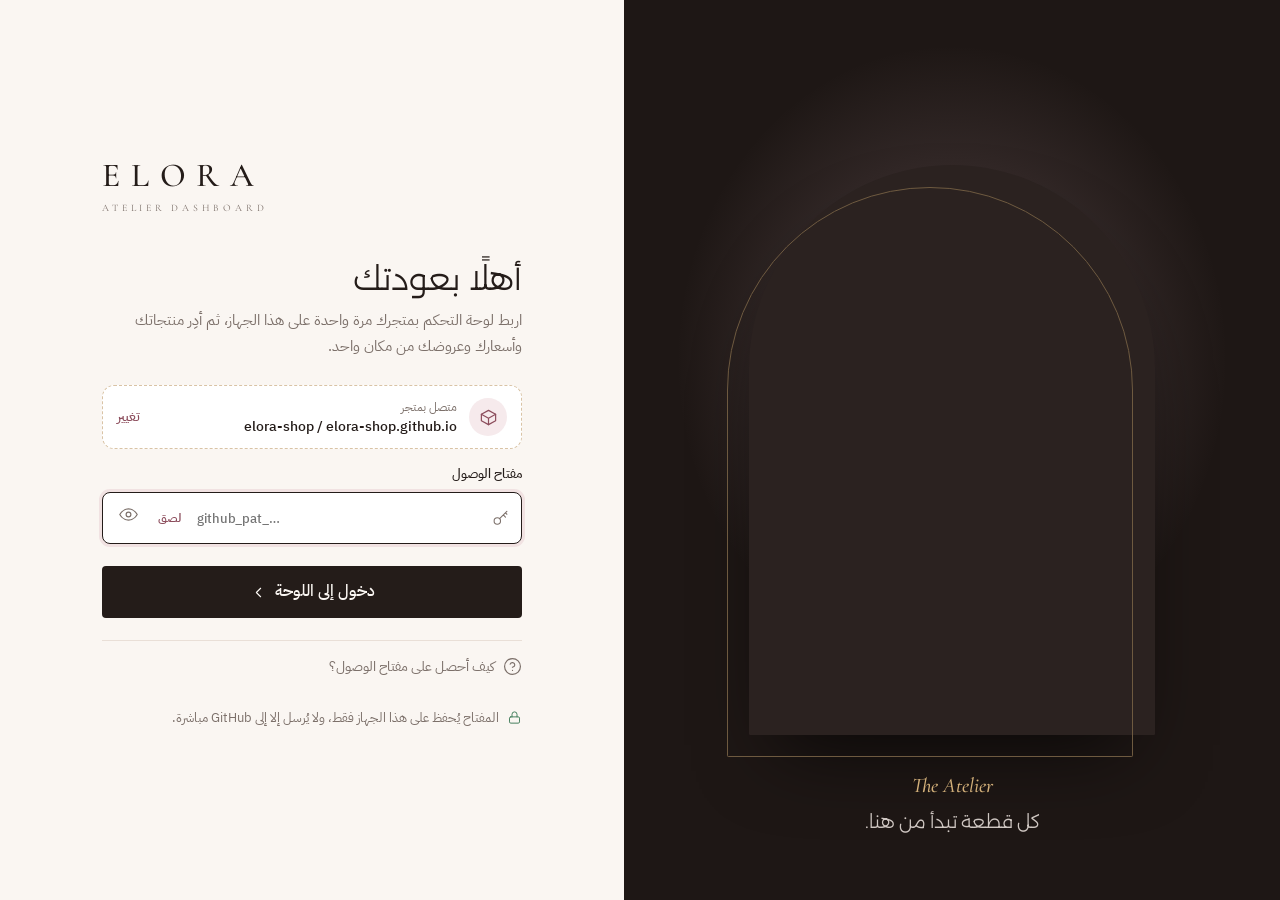
==== commit 63e052f2: "الانتقال إلى Cloudflare Pages: تحويل الرابط القديم إلى elora-shop.pages.dev Co-Authored-By: Claude O" ====
--- a/admin.html
+++ b/admin.html
@@ -2,6 +2,7 @@
 <html lang="ar" dir="rtl" data-theme="light">
 <head>
 <meta charset="utf-8">
+<script>/* انتقل المتجر إلى Cloudflare Pages */if(/\.github\.io$/i.test(location.hostname))location.replace("https://elora-shop.pages.dev"+location.pathname+location.search+location.hash)</script>
 <meta name="viewport" content="width=device-width, initial-scale=1, viewport-fit=cover">
 <meta name="theme-color" content="#faf6f2">
 <meta name="robots" content="noindex, nofollow">
@@ -18,7 +19,7 @@
     document.documentElement.dataset.theme = t;
   })();
 </script>
-<link rel="stylesheet" href="assets/admin.css">
+<link rel="stylesheet" href="assets/admin.css?v=dev2">
 </head>
 <body class="adm">
 
@@ -258,12 +259,12 @@
       <div class="grid2">
         <div class="card">
           <div class="card-h"><h3>توصيل مجاني</h3></div>
-          <label class="fld"><span>عندما يتجاوز الطلب</span><span class="inp money"><input id="freeOver" type="number" min="0" step="100" placeholder="0 = إيقاف"><em class="cur"></em></span></label>
+          <label class="fld"><span>عندما يتجاوز الطلب</span><span class="inp money"><input id="freeOver" type="text" inputmode="numeric" placeholder="0 = إيقاف"><em class="cur"></em></span></label>
           <p class="hint">يظهر للزبون شريط «أضف … لتحصل على توصيل مجاني».</p>
         </div>
         <div class="card">
           <div class="card-h"><h3><svg class="i"><use href="#i-gift"/></svg> تغليف هدية</h3><label class="toggle"><input type="checkbox" id="giftOn"><span></span></label></div>
-          <label class="fld"><span>رسوم التغليف</span><span class="inp money"><input id="giftFee" type="number" min="0" step="100" placeholder="0 = مجاني"><em class="cur"></em></span></label>
+          <label class="fld"><span>رسوم التغليف</span><span class="inp money"><input id="giftFee" type="text" inputmode="numeric" placeholder="0 = مجاني"><em class="cur"></em></span></label>
           <p class="hint">يستطيع الزبون إضافة رسالة إهداء مع الطلب.</p>
         </div>
       </div>
@@ -405,11 +406,11 @@
         <label class="fld"><span>اسم المنتج</span><input id="isTitle" type="text"></label>
         <label class="fld"><span>التصنيف</span><select id="isCat"></select></label>
         <div class="row2">
-          <label class="fld"><span>السعر</span><span class="inp money"><input id="isPrice" type="number" min="0" step="100" placeholder="عند الطلب"><em class="cur"></em></span></label>
-          <label class="fld"><span>قبل الخصم <small>(اختياري)</small></span><span class="inp money"><input id="isOld" type="number" min="0" step="100"><em class="cur"></em></span></label>
+          <label class="fld"><span>السعر</span><span class="inp money"><input id="isPrice" type="text" inputmode="numeric" placeholder="عند الطلب"><em class="cur"></em></span></label>
+          <label class="fld"><span>قبل الخصم <small>(اختياري)</small></span><span class="inp money"><input id="isOld" type="text" inputmode="numeric"><em class="cur"></em></span></label>
         </div>
         <div class="row2">
-          <label class="fld"><span>المخزون <small>(فارغ = مفتوح)</small></span><input id="isStock" type="number" min="0" step="1" placeholder="∞"></label>
+          <label class="fld"><span>المخزون <small>(فارغ = مفتوح)</small></span><input id="isStock" type="text" inputmode="numeric" placeholder="∞"></label>
           <div class="fld"><span>السعر يبدأ من</span><label class="toggle-row"><input type="checkbox" id="isFrom"><i></i><small>يظهر «يبدأ من …»</small></label></div>
         </div>
         <label class="fld"><span>الوصف <small>(اختياري)</small></span><textarea id="isDesc" rows="3" maxlength="300" placeholder="قطعة مصنوعة يدويًا…"></textarea></label>
@@ -442,7 +443,7 @@
         </div>
       </div>
       <div class="row2">
-        <label class="fld" id="bkValWrap"><span id="bkValLbl">النسبة ٪</span><input id="bkVal" type="number" step="1"></label>
+        <label class="fld" id="bkValWrap"><span id="bkValLbl">النسبة ٪</span><input id="bkVal" type="text" inputmode="numeric"></label>
         <label class="fld"><span>التقريب</span><select id="bkRound"><option value="1">بدون</option><option value="50">لأقرب ٥٠</option><option value="100" selected>لأقرب ١٠٠</option><option value="500">لأقرب ٥٠٠</option></select></label>
       </div>
       <p class="bk-prev" id="bkPrev"></p>
@@ -461,8 +462,8 @@
         <div class="seg" id="cpType"><button type="button" data-v="percent" aria-pressed="true">نسبة ٪</button><button type="button" data-v="fixed" aria-pressed="false">مبلغ ثابت</button></div>
       </div>
       <div class="row2">
-        <label class="fld"><span id="cpValLbl">النسبة ٪</span><input id="cpVal" type="number" min="1" step="1"></label>
-        <label class="fld"><span>حد أدنى للطلب</span><span class="inp money"><input id="cpMin" type="number" min="0" step="100" placeholder="0"><em class="cur"></em></span></label>
+        <label class="fld"><span id="cpValLbl">النسبة ٪</span><input id="cpVal" type="text" inputmode="numeric"></label>
+        <label class="fld"><span>حد أدنى للطلب</span><span class="inp money"><input id="cpMin" type="text" inputmode="numeric" placeholder="0"><em class="cur"></em></span></label>
       </div>
       <div class="row2">
         <label class="fld"><span>ينتهي في <small>(اختياري)</small></span><input id="cpExp" type="date"></label>
@@ -481,6 +482,6 @@
 <div class="busy" id="busy" hidden><div class="spinner"></div><p id="busyMsg">جارٍ العمل…</p></div>
 <div class="toasts" id="toasts"></div>
 
-<script src="assets/admin.js"></script>
+<script src="assets/admin.js?v=dev2"></script>
 </body>
 </html>
